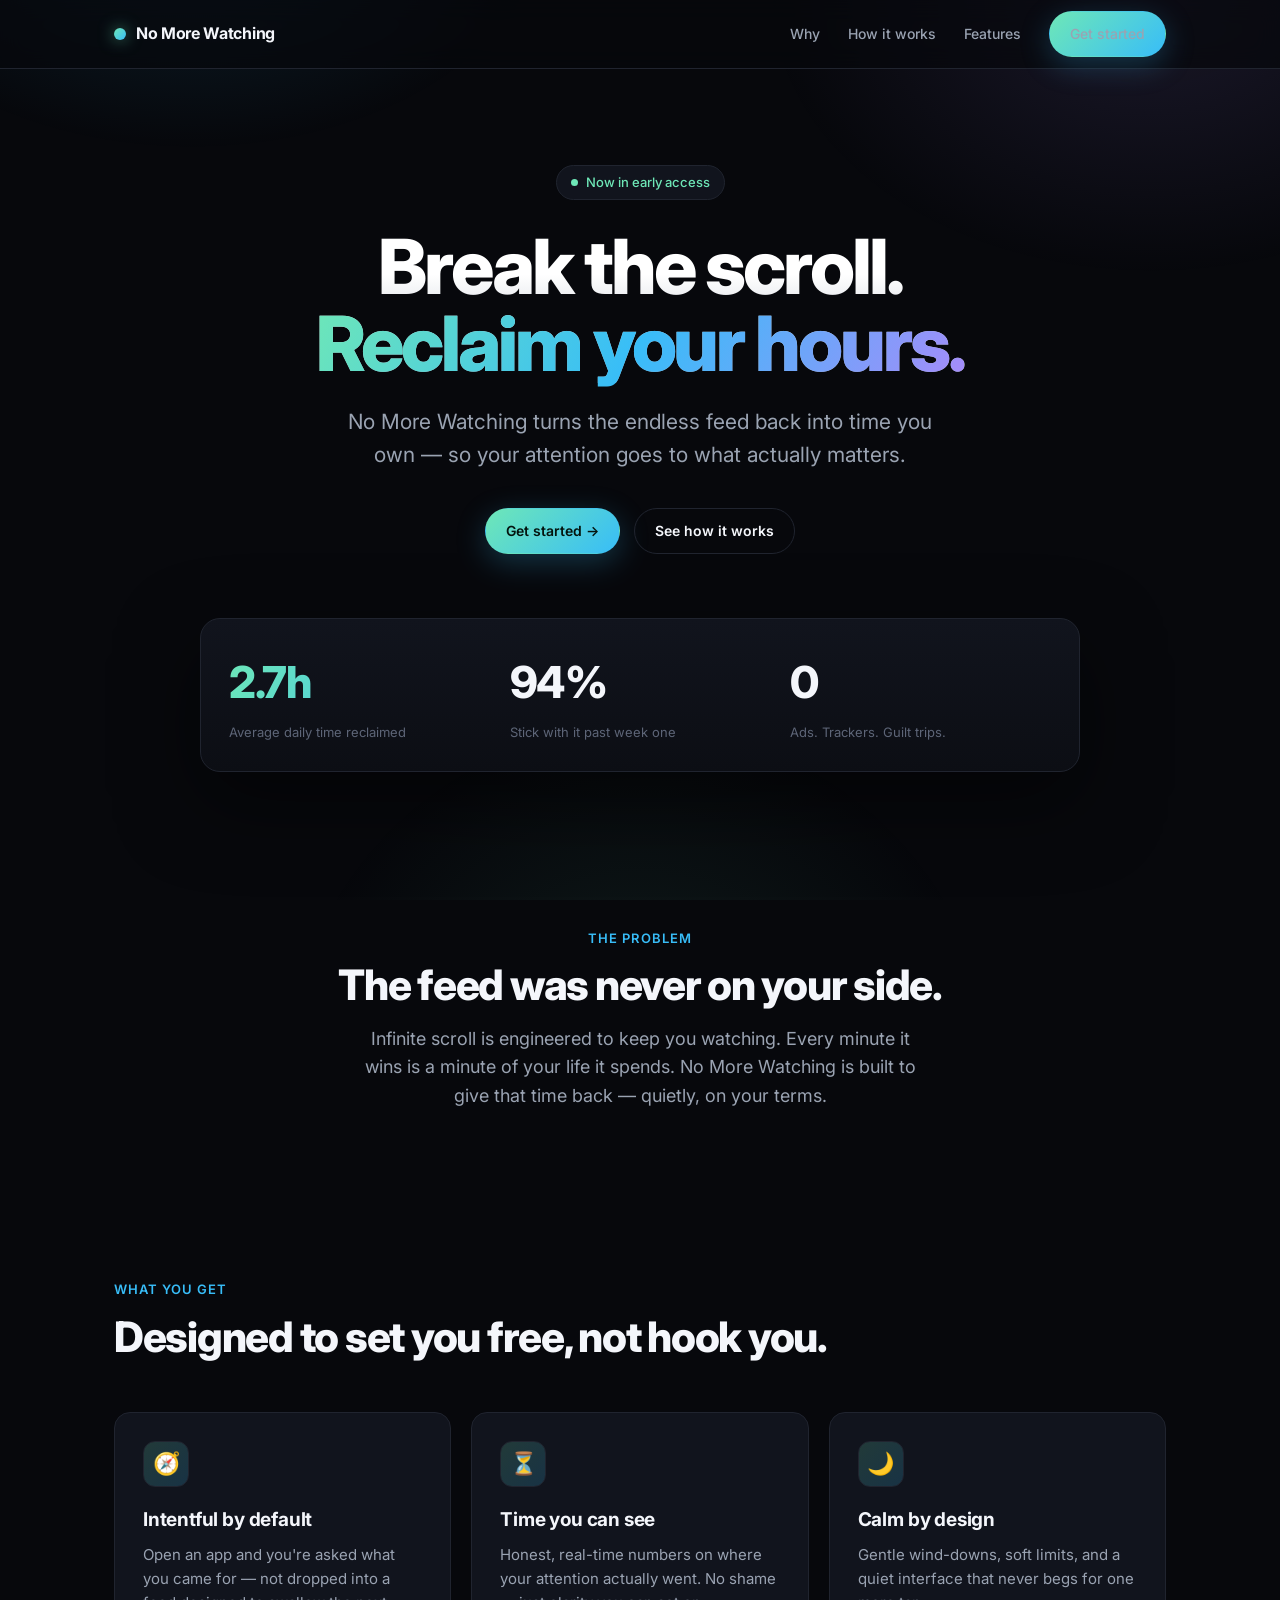
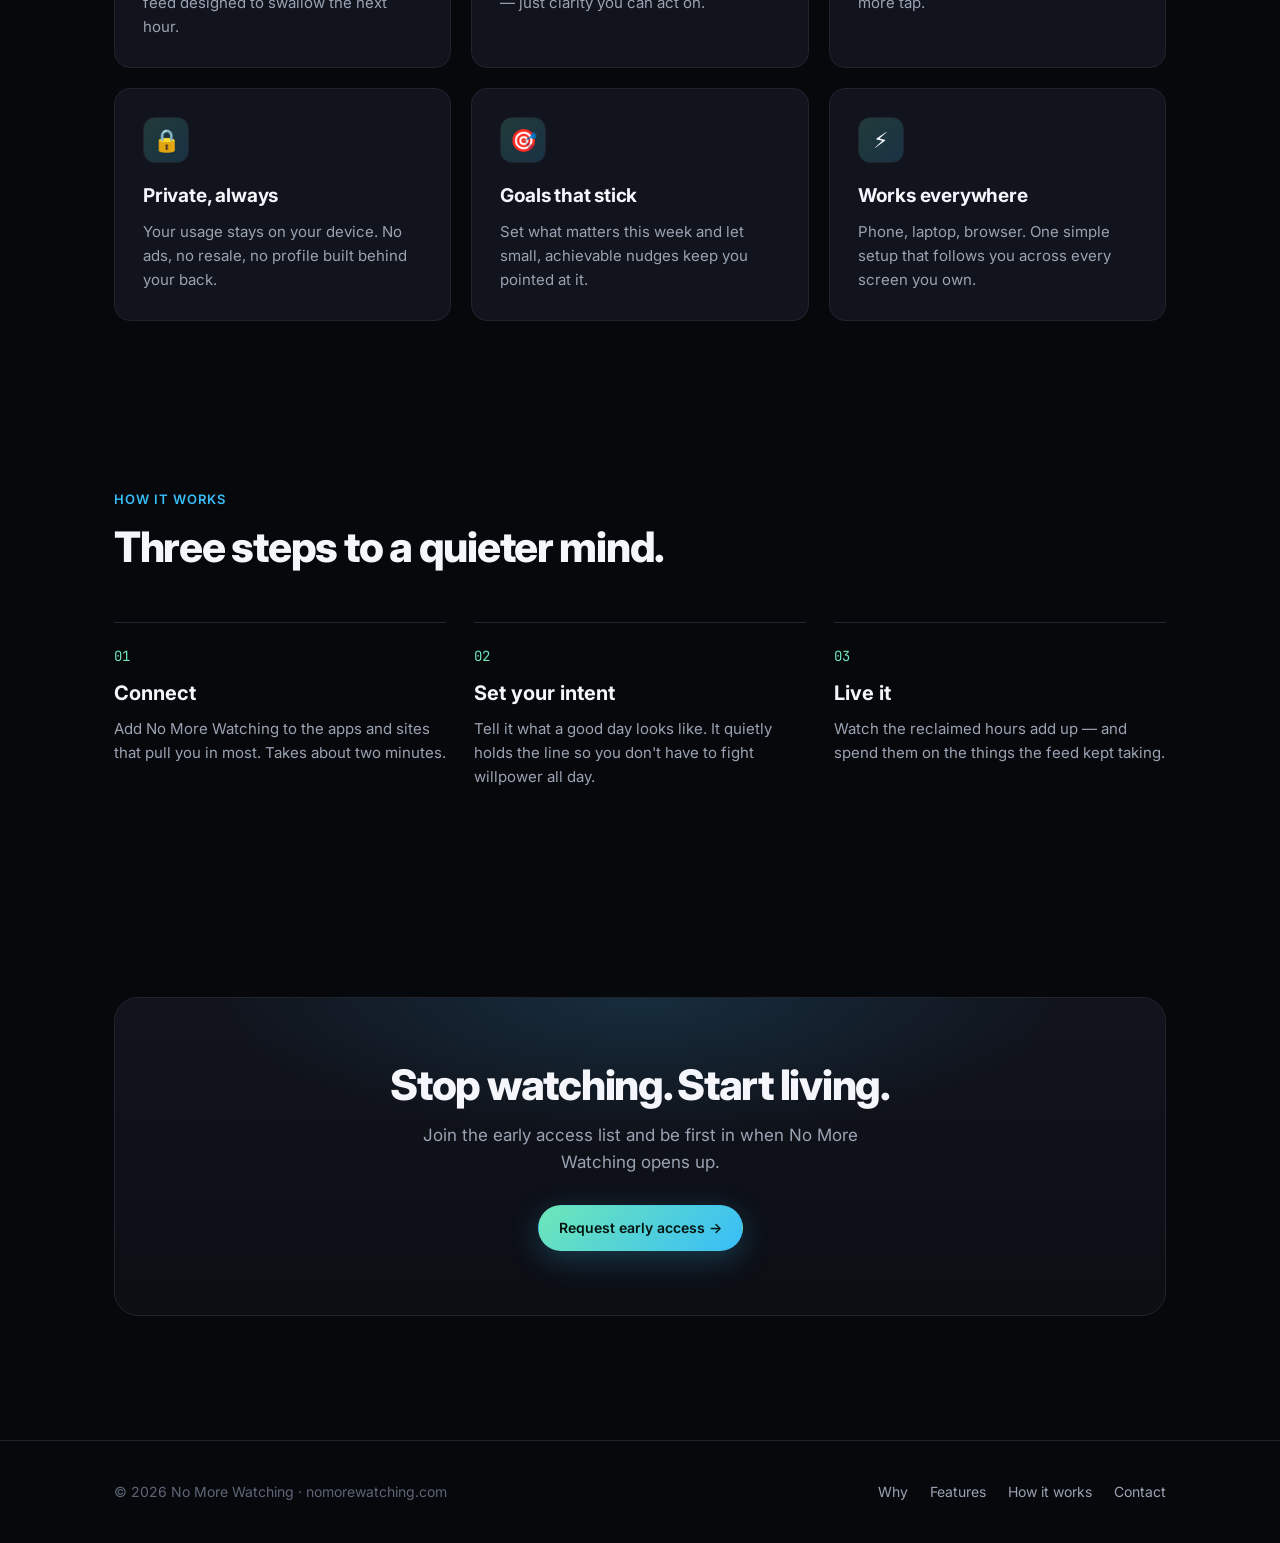
==== index.html @ ebbcee8c "Add files via upload" ====
<!DOCTYPE html>
<html lang="en">
<head>
<meta charset="UTF-8" />
<meta name="viewport" content="width=device-width, initial-scale=1.0" />
<title>No More Watching — reclaim your attention</title>
<meta name="description" content="No More Watching helps you break the scroll, reclaim your hours, and spend your attention on what actually matters." />
<meta property="og:title" content="No More Watching" />
<meta property="og:description" content="Break the scroll. Reclaim your hours. Spend your attention on what matters." />
<meta property="og:type" content="website" />
<link rel="preconnect" href="https://fonts.googleapis.com" />
<link rel="preconnect" href="https://fonts.gstatic.com" crossorigin />
<link href="https://fonts.googleapis.com/css2?family=Inter:wght@400;500;600;700;800&family=JetBrains+Mono:wght@400;500&display=swap" rel="stylesheet" />
<style>
  :root {
    --bg: #07080c;
    --bg-2: #0c0e14;
    --panel: #11141d;
    --panel-2: #161a25;
    --border: #20242f;
    --text: #f4f6fb;
    --muted: #9aa3b2;
    --faint: #5d6577;
    --accent: #6ee7b7;
    --accent-2: #38bdf8;
    --accent-3: #a78bfa;
    --danger: #fb7185;
    --radius: 16px;
    --max: 1100px;
  }
  * { box-sizing: border-box; margin: 0; padding: 0; }
  html { scroll-behavior: smooth; }
  body {
    background: var(--bg);
    color: var(--text);
    font-family: 'Inter', system-ui, -apple-system, sans-serif;
    line-height: 1.6;
    -webkit-font-smoothing: antialiased;
    overflow-x: hidden;
  }
  .mono { font-family: 'JetBrains Mono', monospace; }
  a { color: inherit; text-decoration: none; }
  .wrap { max-width: var(--max); margin: 0 auto; padding: 0 24px; }

  /* glow backdrop */
  .glow {
    position: fixed; inset: 0; z-index: 0; pointer-events: none;
    background:
      radial-gradient(600px 400px at 15% -10%, rgba(56,189,248,0.14), transparent 60%),
      radial-gradient(700px 500px at 90% 0%, rgba(167,139,250,0.12), transparent 55%),
      radial-gradient(600px 600px at 50% 120%, rgba(110,231,183,0.10), transparent 60%);
  }
  main, header, footer { position: relative; z-index: 1; }

  /* nav */
  header {
    position: sticky; top: 0; z-index: 50;
    backdrop-filter: blur(12px);
    background: rgba(7,8,12,0.7);
    border-bottom: 1px solid var(--border);
  }
  .nav { display: flex; align-items: center; justify-content: space-between; height: 68px; }
  .brand { display: flex; align-items: center; gap: 10px; font-weight: 700; letter-spacing: -0.02em; }
  .brand .dot { width: 12px; height: 12px; border-radius: 50%; background: linear-gradient(135deg, var(--accent), var(--accent-2)); box-shadow: 0 0 16px rgba(110,231,183,0.6); }
  .nav-links { display: flex; align-items: center; gap: 28px; }
  .nav-links a { color: var(--muted); font-size: 14px; font-weight: 500; transition: color .2s; }
  .nav-links a:hover { color: var(--text); }
  .btn {
    display: inline-flex; align-items: center; gap: 8px;
    padding: 11px 20px; border-radius: 999px; font-weight: 600; font-size: 14px;
    border: 1px solid transparent; cursor: pointer; transition: transform .15s, box-shadow .2s, background .2s;
  }
  .btn-primary { background: linear-gradient(135deg, var(--accent), var(--accent-2)); color: #04140e; box-shadow: 0 8px 30px rgba(56,189,248,0.25); }
  .btn-primary:hover { transform: translateY(-2px); box-shadow: 0 12px 38px rgba(56,189,248,0.4); }
  .btn-ghost { background: transparent; border-color: var(--border); color: var(--text); }
  .btn-ghost:hover { background: var(--panel); }
  @media (max-width: 720px){ .nav-links a:not(.btn){ display:none; } }

  /* hero */
  .hero { padding: 96px 0 72px; text-align: center; }
  .eyebrow {
    display: inline-flex; align-items: center; gap: 8px;
    font-size: 13px; color: var(--accent); font-weight: 500;
    border: 1px solid var(--border); background: var(--panel);
    padding: 6px 14px; border-radius: 999px; margin-bottom: 28px;
  }
  .eyebrow .pulse { width: 7px; height: 7px; border-radius: 50%; background: var(--accent); box-shadow: 0 0 0 0 rgba(110,231,183,0.7); animation: pulse 2s infinite; }
  @keyframes pulse { 0%{ box-shadow:0 0 0 0 rgba(110,231,183,0.6);} 70%{ box-shadow:0 0 0 10px rgba(110,231,183,0);} 100%{ box-shadow:0 0 0 0 rgba(110,231,183,0);} }
  h1 {
    font-size: clamp(40px, 7vw, 76px); line-height: 1.02; letter-spacing: -0.04em; font-weight: 800;
    background: linear-gradient(180deg, #fff 30%, #aeb6c6); -webkit-background-clip: text; background-clip: text; color: transparent;
    margin-bottom: 22px;
  }
  h1 .grad { background: linear-gradient(120deg, var(--accent), var(--accent-2) 50%, var(--accent-3)); -webkit-background-clip: text; background-clip: text; color: transparent; }
  .sub { font-size: clamp(17px, 2.2vw, 21px); color: var(--muted); max-width: 620px; margin: 0 auto 36px; }
  .cta-row { display: flex; gap: 14px; justify-content: center; flex-wrap: wrap; }

  /* preview card */
  .preview { margin: 64px auto 0; max-width: 880px; }
  .card {
    background: linear-gradient(180deg, var(--panel), var(--bg-2));
    border: 1px solid var(--border); border-radius: 20px; padding: 28px;
    box-shadow: 0 30px 80px rgba(0,0,0,0.5);
  }
  .stat-grid { display: grid; grid-template-columns: repeat(3, 1fr); gap: 20px; text-align: left; }
  .stat .num { font-size: clamp(30px, 5vw, 44px); font-weight: 800; letter-spacing: -0.03em; }
  .stat .num.g { background: linear-gradient(120deg,var(--accent),var(--accent-2)); -webkit-background-clip:text; background-clip:text; color:transparent; }
  .stat .lbl { color: var(--faint); font-size: 13px; margin-top: 4px; }
  @media (max-width:560px){ .stat-grid{ grid-template-columns:1fr; gap:14px; } }

  /* sections */
  section { padding: 84px 0; }
  .sec-eyebrow { color: var(--accent-2); font-size: 13px; font-weight: 600; letter-spacing: 0.08em; text-transform: uppercase; margin-bottom: 14px; }
  h2 { font-size: clamp(28px, 4vw, 42px); letter-spacing: -0.03em; font-weight: 800; line-height: 1.1; margin-bottom: 16px; }
  .lead { color: var(--muted); font-size: 18px; max-width: 560px; }
  .center { text-align: center; }
  .center .lead { margin: 0 auto; }

  .features { display: grid; grid-template-columns: repeat(3,1fr); gap: 20px; margin-top: 52px; }
  @media (max-width:860px){ .features{ grid-template-columns:1fr; } }
  .feature {
    background: var(--panel); border: 1px solid var(--border); border-radius: var(--radius);
    padding: 28px; transition: transform .2s, border-color .2s, background .2s;
  }
  .feature:hover { transform: translateY(-4px); border-color: #2c3344; background: var(--panel-2); }
  .feature .ic {
    width: 46px; height: 46px; border-radius: 12px; display: grid; place-items: center; font-size: 22px;
    background: linear-gradient(135deg, rgba(110,231,183,0.18), rgba(56,189,248,0.18)); border: 1px solid var(--border); margin-bottom: 18px;
  }
  .feature h3 { font-size: 19px; margin-bottom: 8px; letter-spacing: -0.01em; }
  .feature p { color: var(--muted); font-size: 15px; }

  /* steps */
  .steps { display: grid; grid-template-columns: repeat(3,1fr); gap: 28px; margin-top: 52px; }
  @media (max-width:860px){ .steps{ grid-template-columns:1fr; } }
  .step .n { font-family:'JetBrains Mono',monospace; color: var(--accent); font-size: 14px; margin-bottom: 10px; }
  .step h3 { font-size: 20px; margin-bottom: 8px; }
  .step p { color: var(--muted); font-size: 15px; }
  .step { border-top: 1px solid var(--border); padding-top: 22px; }

  /* CTA band */
  .band {
    margin: 40px auto; text-align: center;
    background:
      radial-gradient(600px 200px at 50% 0%, rgba(56,189,248,0.15), transparent 70%),
      linear-gradient(180deg, var(--panel), var(--bg-2));
    border: 1px solid var(--border); border-radius: 24px; padding: 64px 28px;
  }
  .band h2 { margin-bottom: 14px; }
  .band p { color: var(--muted); max-width: 480px; margin: 0 auto 28px; font-size: 17px; }

  /* footer */
  footer { border-top: 1px solid var(--border); padding: 40px 0; color: var(--faint); }
  .foot { display: flex; justify-content: space-between; align-items: center; flex-wrap: wrap; gap: 16px; font-size: 14px; }
  .foot a { color: var(--muted); }
  .foot a:hover { color: var(--text); }

  .reveal { opacity: 0; transform: translateY(20px); transition: opacity .7s ease, transform .7s ease; }
  .reveal.in { opacity: 1; transform: none; }
</style>
</head>
<body>
<div class="glow"></div>

<header>
  <div class="wrap nav">
    <a href="#top" class="brand"><span class="dot"></span> No More Watching</a>
    <nav class="nav-links">
      <a href="#why">Why</a>
      <a href="#how">How it works</a>
      <a href="#features">Features</a>
      <a href="#start" class="btn btn-primary">Get started</a>
    </nav>
  </div>
</header>

<main id="top">
  <section class="hero">
    <div class="wrap">
      <span class="eyebrow"><span class="pulse"></span> Now in early access</span>
      <h1>Break the scroll.<br /><span class="grad">Reclaim your hours.</span></h1>
      <p class="sub">No More Watching turns the endless feed back into time you own — so your attention goes to what actually matters.</p>
      <div class="cta-row">
        <a href="#start" class="btn btn-primary">Get started →</a>
        <a href="#how" class="btn btn-ghost">See how it works</a>
      </div>

      <div class="preview reveal">
        <div class="card">
          <div class="stat-grid">
            <div class="stat"><div class="num g">2.7h</div><div class="lbl">Average daily time reclaimed</div></div>
            <div class="stat"><div class="num">94%</div><div class="lbl">Stick with it past week one</div></div>
            <div class="stat"><div class="num">0</div><div class="lbl">Ads. Trackers. Guilt trips.</div></div>
          </div>
        </div>
      </div>
    </div>
  </section>

  <section id="why">
    <div class="wrap center">
      <div class="sec-eyebrow">The problem</div>
      <h2>The feed was never on your side.</h2>
      <p class="lead">Infinite scroll is engineered to keep you watching. Every minute it wins is a minute of your life it spends. No More Watching is built to give that time back — quietly, on your terms.</p>
    </div>
  </section>

  <section id="features">
    <div class="wrap">
      <div class="sec-eyebrow">What you get</div>
      <h2>Designed to set you free, not hook you.</h2>
      <div class="features">
        <div class="feature reveal">
          <div class="ic">🧭</div>
          <h3>Intentful by default</h3>
          <p>Open an app and you're asked what you came for — not dropped into a feed designed to swallow the next hour.</p>
        </div>
        <div class="feature reveal">
          <div class="ic">⏳</div>
          <h3>Time you can see</h3>
          <p>Honest, real-time numbers on where your attention actually went. No shame — just clarity you can act on.</p>
        </div>
        <div class="feature reveal">
          <div class="ic">🌙</div>
          <h3>Calm by design</h3>
          <p>Gentle wind-downs, soft limits, and a quiet interface that never begs for one more tap.</p>
        </div>
        <div class="feature reveal">
          <div class="ic">🔒</div>
          <h3>Private, always</h3>
          <p>Your usage stays on your device. No ads, no resale, no profile built behind your back.</p>
        </div>
        <div class="feature reveal">
          <div class="ic">🎯</div>
          <h3>Goals that stick</h3>
          <p>Set what matters this week and let small, achievable nudges keep you pointed at it.</p>
        </div>
        <div class="feature reveal">
          <div class="ic">⚡</div>
          <h3>Works everywhere</h3>
          <p>Phone, laptop, browser. One simple setup that follows you across every screen you own.</p>
        </div>
      </div>
    </div>
  </section>

  <section id="how">
    <div class="wrap">
      <div class="sec-eyebrow">How it works</div>
      <h2>Three steps to a quieter mind.</h2>
      <div class="steps">
        <div class="step reveal">
          <div class="n">01</div>
          <h3>Connect</h3>
          <p>Add No More Watching to the apps and sites that pull you in most. Takes about two minutes.</p>
        </div>
        <div class="step reveal">
          <div class="n">02</div>
          <h3>Set your intent</h3>
          <p>Tell it what a good day looks like. It quietly holds the line so you don't have to fight willpower all day.</p>
        </div>
        <div class="step reveal">
          <div class="n">03</div>
          <h3>Live it</h3>
          <p>Watch the reclaimed hours add up — and spend them on the things the feed kept taking.</p>
        </div>
      </div>
    </div>
  </section>

  <section id="start">
    <div class="wrap">
      <div class="band reveal">
        <h2>Stop watching. Start living.</h2>
        <p>Join the early access list and be first in when No More Watching opens up.</p>
        <a href="mailto:hello@nomorewatching.com?subject=Early%20access" class="btn btn-primary">Request early access →</a>
      </div>
    </div>
  </section>
</main>

<footer>
  <div class="wrap foot">
    <div>© 2026 No More Watching · nomorewatching.com</div>
    <div style="display:flex; gap:22px;">
      <a href="#why">Why</a>
      <a href="#features">Features</a>
      <a href="#how">How it works</a>
      <a href="mailto:hello@nomorewatching.com">Contact</a>
    </div>
  </div>
</footer>

<script>
  const obs = new IntersectionObserver((entries) => {
    entries.forEach((e) => { if (e.isIntersecting) { e.target.classList.add('in'); obs.unobserve(e.target); } });
  }, { threshold: 0.15 });
  document.querySelectorAll('.reveal').forEach((el) => obs.observe(el));
</script>
</body>
</html>
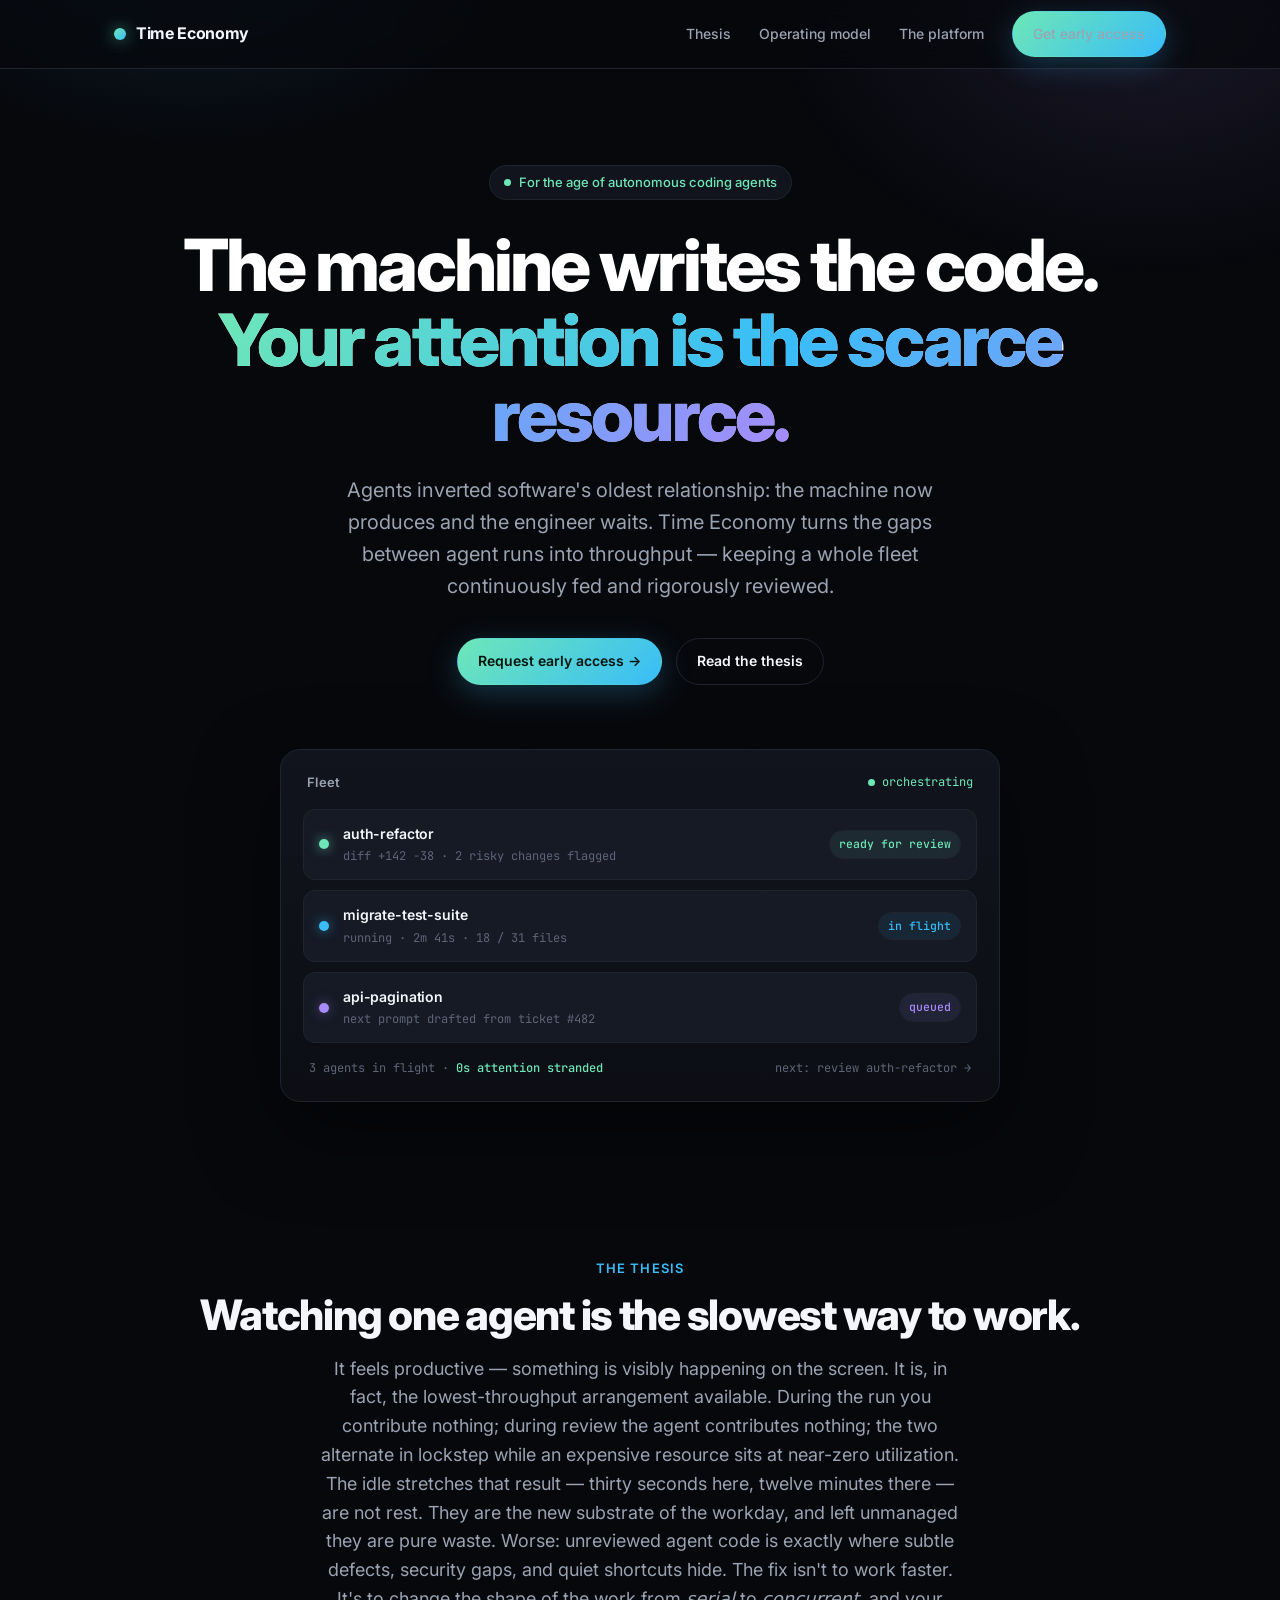
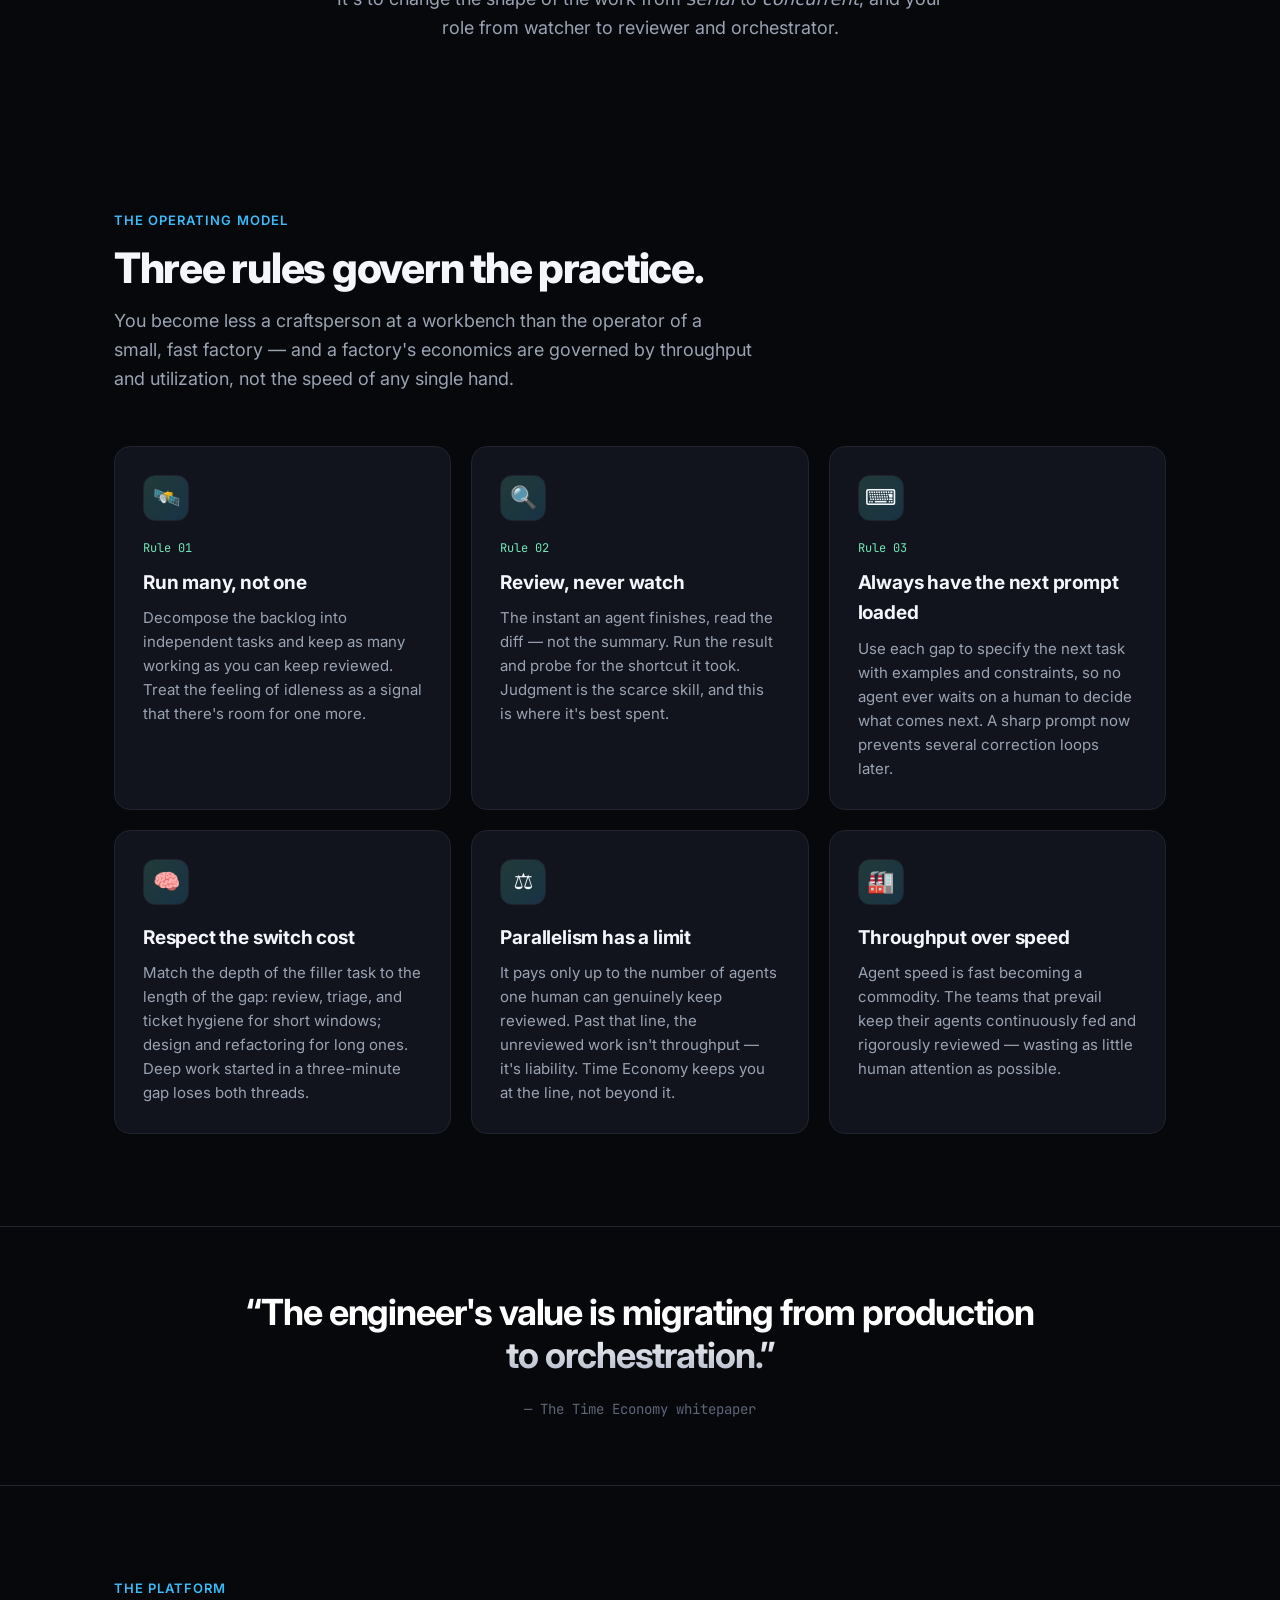
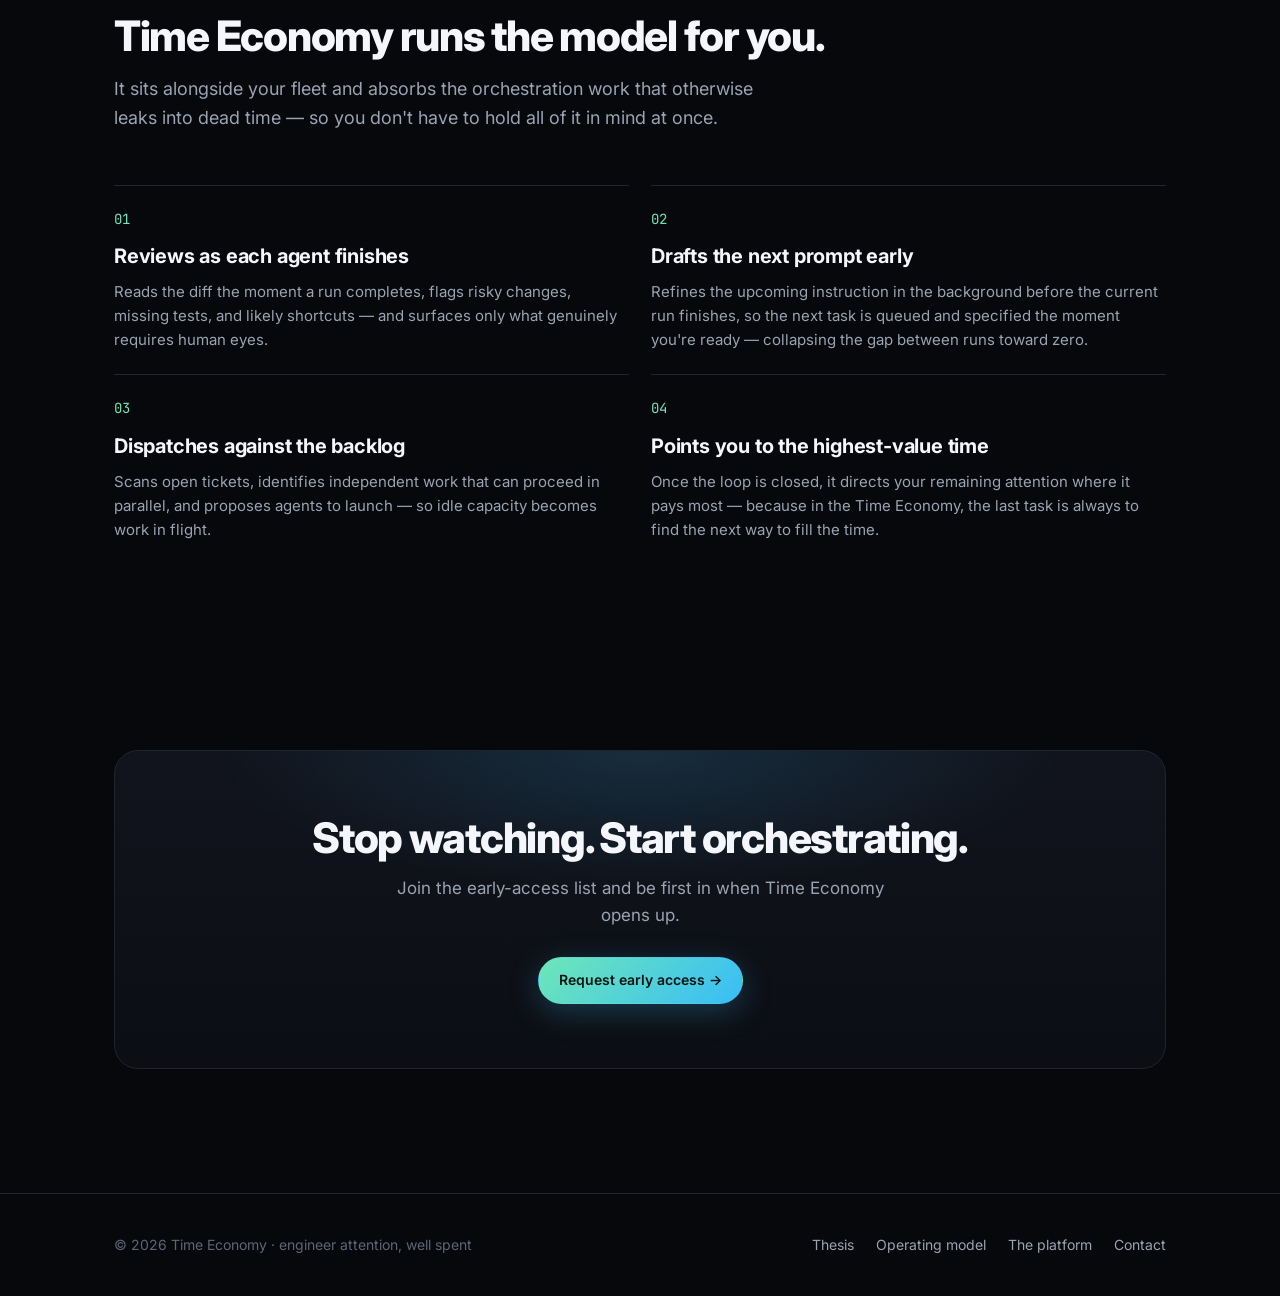
==== commit e9f4902c: "Rebuild landing page around the Time Economy thesis Replace the unrelated "No More Watching" anti-do" ====
--- a/index.html
+++ b/index.html
@@ -3,10 +3,10 @@
 <head>
 <meta charset="UTF-8" />
 <meta name="viewport" content="width=device-width, initial-scale=1.0" />
-<title>No More Watching — reclaim your attention</title>
-<meta name="description" content="No More Watching helps you break the scroll, reclaim your hours, and spend your attention on what actually matters." />
-<meta property="og:title" content="No More Watching" />
-<meta property="og:description" content="Break the scroll. Reclaim your hours. Spend your attention on what matters." />
+<title>Time Economy — orchestrate your coding agents, don't watch them</title>
+<meta name="description" content="Autonomous agents produce; the engineer waits. Time Economy turns the gaps between agent runs into throughput — keeping a fleet continuously fed and rigorously reviewed." />
+<meta property="og:title" content="Time Economy" />
+<meta property="og:description" content="The machine writes the code. Your attention is the scarce resource. Time Economy is the operating system for orchestrating autonomous coding agents." />
 <meta property="og:type" content="website" />
 <link rel="preconnect" href="https://fonts.googleapis.com" />
 <link rel="preconnect" href="https://fonts.gstatic.com" crossorigin />
@@ -87,32 +87,58 @@
   .eyebrow .pulse { width: 7px; height: 7px; border-radius: 50%; background: var(--accent); box-shadow: 0 0 0 0 rgba(110,231,183,0.7); animation: pulse 2s infinite; }
   @keyframes pulse { 0%{ box-shadow:0 0 0 0 rgba(110,231,183,0.6);} 70%{ box-shadow:0 0 0 10px rgba(110,231,183,0);} 100%{ box-shadow:0 0 0 0 rgba(110,231,183,0);} }
   h1 {
-    font-size: clamp(40px, 7vw, 76px); line-height: 1.02; letter-spacing: -0.04em; font-weight: 800;
+    font-size: clamp(40px, 7vw, 72px); line-height: 1.04; letter-spacing: -0.04em; font-weight: 800;
     background: linear-gradient(180deg, #fff 30%, #aeb6c6); -webkit-background-clip: text; background-clip: text; color: transparent;
     margin-bottom: 22px;
   }
   h1 .grad { background: linear-gradient(120deg, var(--accent), var(--accent-2) 50%, var(--accent-3)); -webkit-background-clip: text; background-clip: text; color: transparent; }
-  .sub { font-size: clamp(17px, 2.2vw, 21px); color: var(--muted); max-width: 620px; margin: 0 auto 36px; }
+  .sub { font-size: clamp(17px, 2.2vw, 20px); color: var(--muted); max-width: 660px; margin: 0 auto 36px; }
   .cta-row { display: flex; gap: 14px; justify-content: center; flex-wrap: wrap; }
 
-  /* preview card */
-  .preview { margin: 64px auto 0; max-width: 880px; }
+  /* fleet preview card */
+  .preview { margin: 64px auto 0; max-width: 720px; }
   .card {
     background: linear-gradient(180deg, var(--panel), var(--bg-2));
-    border: 1px solid var(--border); border-radius: 20px; padding: 28px;
+    border: 1px solid var(--border); border-radius: 20px; padding: 22px;
     box-shadow: 0 30px 80px rgba(0,0,0,0.5);
   }
-  .stat-grid { display: grid; grid-template-columns: repeat(3, 1fr); gap: 20px; text-align: left; }
-  .stat .num { font-size: clamp(30px, 5vw, 44px); font-weight: 800; letter-spacing: -0.03em; }
-  .stat .num.g { background: linear-gradient(120deg,var(--accent),var(--accent-2)); -webkit-background-clip:text; background-clip:text; color:transparent; }
-  .stat .lbl { color: var(--faint); font-size: 13px; margin-top: 4px; }
-  @media (max-width:560px){ .stat-grid{ grid-template-columns:1fr; gap:14px; } }
+  .card-head { display:flex; align-items:center; justify-content:space-between; margin-bottom:16px; padding:0 4px; }
+  .card-head .title { font-size:13px; font-weight:600; color:var(--muted); letter-spacing:0.02em; }
+  .card-head .live { font-family:'JetBrains Mono',monospace; font-size:12px; color:var(--accent); display:flex; align-items:center; gap:7px; }
+  .card-head .live .pulse { width:7px; height:7px; border-radius:50%; background:var(--accent); animation: pulse 2s infinite; }
+
+  .fleet { display:flex; flex-direction:column; gap:10px; text-align:left; }
+  .agent {
+    display:flex; align-items:center; gap:14px;
+    background: var(--panel-2); border:1px solid var(--border); border-radius:12px;
+    padding:13px 15px;
+  }
+  .agent .sdot { width:10px; height:10px; border-radius:50%; flex-shrink:0; }
+  .sdot.ready { background: var(--accent); box-shadow:0 0 12px rgba(110,231,183,0.7); }
+  .sdot.run { background: var(--accent-2); box-shadow:0 0 12px rgba(56,189,248,0.6); animation: pulse 1.6s infinite; }
+  .sdot.queue { background: var(--accent-3); box-shadow:0 0 12px rgba(167,139,250,0.5); }
+  .agent .meta { flex:1; min-width:0; }
+  .agent .name { font-size:14px; font-weight:600; letter-spacing:-0.01em; }
+  .agent .det { font-family:'JetBrains Mono',monospace; font-size:12px; color:var(--faint); margin-top:2px; }
+  .agent .tag {
+    font-family:'JetBrains Mono',monospace; font-size:11.5px; font-weight:500;
+    padding:4px 9px; border-radius:999px; white-space:nowrap; border:1px solid var(--border);
+  }
+  .tag.ready { color:var(--accent); background:rgba(110,231,183,0.08); }
+  .tag.run { color:var(--accent-2); background:rgba(56,189,248,0.08); }
+  .tag.queue { color:var(--accent-3); background:rgba(167,139,250,0.08); }
+  .fleet-foot {
+    display:flex; justify-content:space-between; align-items:center; flex-wrap:wrap; gap:8px;
+    margin-top:16px; padding:0 6px; font-family:'JetBrains Mono',monospace; font-size:12px; color:var(--faint);
+  }
+  .fleet-foot b { color: var(--accent); font-weight:500; }
 
   /* sections */
   section { padding: 84px 0; }
   .sec-eyebrow { color: var(--accent-2); font-size: 13px; font-weight: 600; letter-spacing: 0.08em; text-transform: uppercase; margin-bottom: 14px; }
   h2 { font-size: clamp(28px, 4vw, 42px); letter-spacing: -0.03em; font-weight: 800; line-height: 1.1; margin-bottom: 16px; }
-  .lead { color: var(--muted); font-size: 18px; max-width: 560px; }
+  .lead { color: var(--muted); font-size: 18px; max-width: 640px; }
+  .lead + .lead { margin-top: 18px; }
   .center { text-align: center; }
   .center .lead { margin: 0 auto; }
 
@@ -127,16 +153,30 @@
     width: 46px; height: 46px; border-radius: 12px; display: grid; place-items: center; font-size: 22px;
     background: linear-gradient(135deg, rgba(110,231,183,0.18), rgba(56,189,248,0.18)); border: 1px solid var(--border); margin-bottom: 18px;
   }
+  .feature .kicker { font-family:'JetBrains Mono',monospace; font-size:12px; color:var(--accent); margin-bottom:10px; }
   .feature h3 { font-size: 19px; margin-bottom: 8px; letter-spacing: -0.01em; }
   .feature p { color: var(--muted); font-size: 15px; }
 
-  /* steps */
-  .steps { display: grid; grid-template-columns: repeat(3,1fr); gap: 28px; margin-top: 52px; }
-  @media (max-width:860px){ .steps{ grid-template-columns:1fr; } }
-  .step .n { font-family:'JetBrains Mono',monospace; color: var(--accent); font-size: 14px; margin-bottom: 10px; }
-  .step h3 { font-size: 20px; margin-bottom: 8px; }
-  .step p { color: var(--muted); font-size: 15px; }
-  .step { border-top: 1px solid var(--border); padding-top: 22px; }
+  /* pull quote */
+  .quote {
+    margin: 8px auto; text-align:center;
+    border-top:1px solid var(--border); border-bottom:1px solid var(--border);
+    padding: 64px 0;
+  }
+  .quote blockquote {
+    font-size: clamp(24px, 3.6vw, 36px); font-weight: 700; letter-spacing:-0.03em; line-height:1.2;
+    max-width: 820px; margin: 0 auto 18px;
+    background: linear-gradient(180deg, #fff 40%, #aeb6c6); -webkit-background-clip:text; background-clip:text; color:transparent;
+  }
+  .quote cite { color: var(--faint); font-style: normal; font-size: 14px; font-family:'JetBrains Mono',monospace; }
+
+  /* platform jobs */
+  .jobs { display: grid; grid-template-columns: repeat(2,1fr); gap: 22px; margin-top: 52px; }
+  @media (max-width:760px){ .jobs{ grid-template-columns:1fr; } }
+  .job { border-top: 1px solid var(--border); padding-top: 22px; }
+  .job .n { font-family:'JetBrains Mono',monospace; color: var(--accent); font-size: 14px; margin-bottom: 10px; }
+  .job h3 { font-size: 20px; margin-bottom: 8px; letter-spacing:-0.01em; }
+  .job p { color: var(--muted); font-size: 15px; }
 
   /* CTA band */
   .band {
@@ -147,7 +187,7 @@
     border: 1px solid var(--border); border-radius: 24px; padding: 64px 28px;
   }
   .band h2 { margin-bottom: 14px; }
-  .band p { color: var(--muted); max-width: 480px; margin: 0 auto 28px; font-size: 17px; }
+  .band p { color: var(--muted); max-width: 520px; margin: 0 auto 28px; font-size: 17px; }
 
   /* footer */
   footer { border-top: 1px solid var(--border); padding: 40px 0; color: var(--faint); }
@@ -164,12 +204,12 @@
 
 <header>
   <div class="wrap nav">
-    <a href="#top" class="brand"><span class="dot"></span> No More Watching</a>
+    <a href="#top" class="brand"><span class="dot"></span> Time Economy</a>
     <nav class="nav-links">
-      <a href="#why">Why</a>
-      <a href="#how">How it works</a>
-      <a href="#features">Features</a>
-      <a href="#start" class="btn btn-primary">Get started</a>
+      <a href="#thesis">Thesis</a>
+      <a href="#model">Operating model</a>
+      <a href="#platform">The platform</a>
+      <a href="#start" class="btn btn-primary">Get early access</a>
     </nav>
   </div>
 </header>
@@ -177,92 +217,139 @@
 <main id="top">
   <section class="hero">
     <div class="wrap">
-      <span class="eyebrow"><span class="pulse"></span> Now in early access</span>
-      <h1>Break the scroll.<br /><span class="grad">Reclaim your hours.</span></h1>
-      <p class="sub">No More Watching turns the endless feed back into time you own — so your attention goes to what actually matters.</p>
+      <span class="eyebrow"><span class="pulse"></span> For the age of autonomous coding agents</span>
+      <h1>The machine writes the code.<br /><span class="grad">Your attention is the scarce resource.</span></h1>
+      <p class="sub">Agents inverted software's oldest relationship: the machine now produces and the engineer waits. Time Economy turns the gaps between agent runs into throughput — keeping a whole fleet continuously fed and rigorously reviewed.</p>
       <div class="cta-row">
-        <a href="#start" class="btn btn-primary">Get started →</a>
-        <a href="#how" class="btn btn-ghost">See how it works</a>
+        <a href="#start" class="btn btn-primary">Request early access →</a>
+        <a href="#thesis" class="btn btn-ghost">Read the thesis</a>
       </div>
 
       <div class="preview reveal">
         <div class="card">
-          <div class="stat-grid">
-            <div class="stat"><div class="num g">2.7h</div><div class="lbl">Average daily time reclaimed</div></div>
-            <div class="stat"><div class="num">94%</div><div class="lbl">Stick with it past week one</div></div>
-            <div class="stat"><div class="num">0</div><div class="lbl">Ads. Trackers. Guilt trips.</div></div>
+          <div class="card-head">
+            <span class="title">Fleet</span>
+            <span class="live"><span class="pulse"></span> orchestrating</span>
           </div>
-        </div>
-      </div>
-    </div>
-  </section>
-
-  <section id="why">
+          <div class="fleet">
+            <div class="agent">
+              <span class="sdot ready"></span>
+              <div class="meta">
+                <div class="name">auth-refactor</div>
+                <div class="det">diff +142 −38 · 2 risky changes flagged</div>
+              </div>
+              <span class="tag ready">ready for review</span>
+            </div>
+            <div class="agent">
+              <span class="sdot run"></span>
+              <div class="meta">
+                <div class="name">migrate-test-suite</div>
+                <div class="det">running · 2m 41s · 18 / 31 files</div>
+              </div>
+              <span class="tag run">in flight</span>
+            </div>
+            <div class="agent">
+              <span class="sdot queue"></span>
+              <div class="meta">
+                <div class="name">api-pagination</div>
+                <div class="det">next prompt drafted from ticket #482</div>
+              </div>
+              <span class="tag queue">queued</span>
+            </div>
+          </div>
+          <div class="fleet-foot">
+            <span>3 agents in flight · <b>0s attention stranded</b></span>
+            <span>next: review auth-refactor →</span>
+          </div>
+        </div>
+      </div>
+    </div>
+  </section>
+
+  <section id="thesis">
     <div class="wrap center">
-      <div class="sec-eyebrow">The problem</div>
-      <h2>The feed was never on your side.</h2>
-      <p class="lead">Infinite scroll is engineered to keep you watching. Every minute it wins is a minute of your life it spends. No More Watching is built to give that time back — quietly, on your terms.</p>
-    </div>
-  </section>
-
-  <section id="features">
-    <div class="wrap">
-      <div class="sec-eyebrow">What you get</div>
-      <h2>Designed to set you free, not hook you.</h2>
+      <div class="sec-eyebrow">The thesis</div>
+      <h2>Watching one agent is the slowest way to work.</h2>
+      <p class="lead">It feels productive — something is visibly happening on the screen. It is, in fact, the lowest-throughput arrangement available. During the run you contribute nothing; during review the agent contributes nothing; the two alternate in lockstep while an expensive resource sits at near-zero utilization.</p>
+      <p class="lead">The idle stretches that result — thirty seconds here, twelve minutes there — are not rest. They are the new substrate of the workday, and left unmanaged they are pure waste. Worse: unreviewed agent code is exactly where subtle defects, security gaps, and quiet shortcuts hide. The fix isn't to work faster. It's to change the shape of the work from <em>serial</em> to <em>concurrent</em>, and your role from watcher to reviewer and orchestrator.</p>
+    </div>
+  </section>
+
+  <section id="model">
+    <div class="wrap">
+      <div class="sec-eyebrow">The operating model</div>
+      <h2>Three rules govern the practice.</h2>
+      <p class="lead">You become less a craftsperson at a workbench than the operator of a small, fast factory — and a factory's economics are governed by throughput and utilization, not the speed of any single hand.</p>
       <div class="features">
         <div class="feature reveal">
-          <div class="ic">🧭</div>
-          <h3>Intentful by default</h3>
-          <p>Open an app and you're asked what you came for — not dropped into a feed designed to swallow the next hour.</p>
-        </div>
-        <div class="feature reveal">
-          <div class="ic">⏳</div>
-          <h3>Time you can see</h3>
-          <p>Honest, real-time numbers on where your attention actually went. No shame — just clarity you can act on.</p>
-        </div>
-        <div class="feature reveal">
-          <div class="ic">🌙</div>
-          <h3>Calm by design</h3>
-          <p>Gentle wind-downs, soft limits, and a quiet interface that never begs for one more tap.</p>
-        </div>
-        <div class="feature reveal">
-          <div class="ic">🔒</div>
-          <h3>Private, always</h3>
-          <p>Your usage stays on your device. No ads, no resale, no profile built behind your back.</p>
-        </div>
-        <div class="feature reveal">
-          <div class="ic">🎯</div>
-          <h3>Goals that stick</h3>
-          <p>Set what matters this week and let small, achievable nudges keep you pointed at it.</p>
-        </div>
-        <div class="feature reveal">
-          <div class="ic">⚡</div>
-          <h3>Works everywhere</h3>
-          <p>Phone, laptop, browser. One simple setup that follows you across every screen you own.</p>
-        </div>
-      </div>
-    </div>
-  </section>
-
-  <section id="how">
-    <div class="wrap">
-      <div class="sec-eyebrow">How it works</div>
-      <h2>Three steps to a quieter mind.</h2>
-      <div class="steps">
-        <div class="step reveal">
+          <div class="ic">🛰️</div>
+          <div class="kicker">Rule 01</div>
+          <h3>Run many, not one</h3>
+          <p>Decompose the backlog into independent tasks and keep as many working as you can keep reviewed. Treat the feeling of idleness as a signal that there's room for one more.</p>
+        </div>
+        <div class="feature reveal">
+          <div class="ic">🔍</div>
+          <div class="kicker">Rule 02</div>
+          <h3>Review, never watch</h3>
+          <p>The instant an agent finishes, read the diff — not the summary. Run the result and probe for the shortcut it took. Judgment is the scarce skill, and this is where it's best spent.</p>
+        </div>
+        <div class="feature reveal">
+          <div class="ic">⌨️</div>
+          <div class="kicker">Rule 03</div>
+          <h3>Always have the next prompt loaded</h3>
+          <p>Use each gap to specify the next task with examples and constraints, so no agent ever waits on a human to decide what comes next. A sharp prompt now prevents several correction loops later.</p>
+        </div>
+        <div class="feature reveal">
+          <div class="ic">🧠</div>
+          <h3>Respect the switch cost</h3>
+          <p>Match the depth of the filler task to the length of the gap: review, triage, and ticket hygiene for short windows; design and refactoring for long ones. Deep work started in a three-minute gap loses both threads.</p>
+        </div>
+        <div class="feature reveal">
+          <div class="ic">⚖️</div>
+          <h3>Parallelism has a limit</h3>
+          <p>It pays only up to the number of agents one human can genuinely keep reviewed. Past that line, the unreviewed work isn't throughput — it's liability. Time Economy keeps you at the line, not beyond it.</p>
+        </div>
+        <div class="feature reveal">
+          <div class="ic">🏭</div>
+          <h3>Throughput over speed</h3>
+          <p>Agent speed is fast becoming a commodity. The teams that prevail keep their agents continuously fed and rigorously reviewed — wasting as little human attention as possible.</p>
+        </div>
+      </div>
+    </div>
+  </section>
+
+  <section class="quote">
+    <div class="wrap">
+      <blockquote>“The engineer's value is migrating from production to orchestration.”</blockquote>
+      <cite>— The Time Economy whitepaper</cite>
+    </div>
+  </section>
+
+  <section id="platform">
+    <div class="wrap">
+      <div class="sec-eyebrow">The platform</div>
+      <h2>Time Economy runs the model for you.</h2>
+      <p class="lead">It sits alongside your fleet and absorbs the orchestration work that otherwise leaks into dead time — so you don't have to hold all of it in mind at once.</p>
+      <div class="jobs">
+        <div class="job reveal">
           <div class="n">01</div>
-          <h3>Connect</h3>
-          <p>Add No More Watching to the apps and sites that pull you in most. Takes about two minutes.</p>
-        </div>
-        <div class="step reveal">
+          <h3>Reviews as each agent finishes</h3>
+          <p>Reads the diff the moment a run completes, flags risky changes, missing tests, and likely shortcuts — and surfaces only what genuinely requires human eyes.</p>
+        </div>
+        <div class="job reveal">
           <div class="n">02</div>
-          <h3>Set your intent</h3>
-          <p>Tell it what a good day looks like. It quietly holds the line so you don't have to fight willpower all day.</p>
-        </div>
-        <div class="step reveal">
+          <h3>Drafts the next prompt early</h3>
+          <p>Refines the upcoming instruction in the background before the current run finishes, so the next task is queued and specified the moment you're ready — collapsing the gap between runs toward zero.</p>
+        </div>
+        <div class="job reveal">
           <div class="n">03</div>
-          <h3>Live it</h3>
-          <p>Watch the reclaimed hours add up — and spend them on the things the feed kept taking.</p>
+          <h3>Dispatches against the backlog</h3>
+          <p>Scans open tickets, identifies independent work that can proceed in parallel, and proposes agents to launch — so idle capacity becomes work in flight.</p>
+        </div>
+        <div class="job reveal">
+          <div class="n">04</div>
+          <h3>Points you to the highest-value time</h3>
+          <p>Once the loop is closed, it directs your remaining attention where it pays most — because in the Time Economy, the last task is always to find the next way to fill the time.</p>
         </div>
       </div>
     </div>
@@ -271,9 +358,9 @@
   <section id="start">
     <div class="wrap">
       <div class="band reveal">
-        <h2>Stop watching. Start living.</h2>
-        <p>Join the early access list and be first in when No More Watching opens up.</p>
-        <a href="mailto:hello@nomorewatching.com?subject=Early%20access" class="btn btn-primary">Request early access →</a>
+        <h2>Stop watching. Start orchestrating.</h2>
+        <p>Join the early-access list and be first in when Time Economy opens up.</p>
+        <a href="mailto:hello@timeeconomy.dev?subject=Early%20access" class="btn btn-primary">Request early access →</a>
       </div>
     </div>
   </section>
@@ -281,12 +368,12 @@
 
 <footer>
   <div class="wrap foot">
-    <div>© 2026 No More Watching · nomorewatching.com</div>
+    <div>© 2026 Time Economy · engineer attention, well spent</div>
     <div style="display:flex; gap:22px;">
-      <a href="#why">Why</a>
-      <a href="#features">Features</a>
-      <a href="#how">How it works</a>
-      <a href="mailto:hello@nomorewatching.com">Contact</a>
+      <a href="#thesis">Thesis</a>
+      <a href="#model">Operating model</a>
+      <a href="#platform">The platform</a>
+      <a href="mailto:hello@timeeconomy.dev">Contact</a>
     </div>
   </div>
 </footer>
